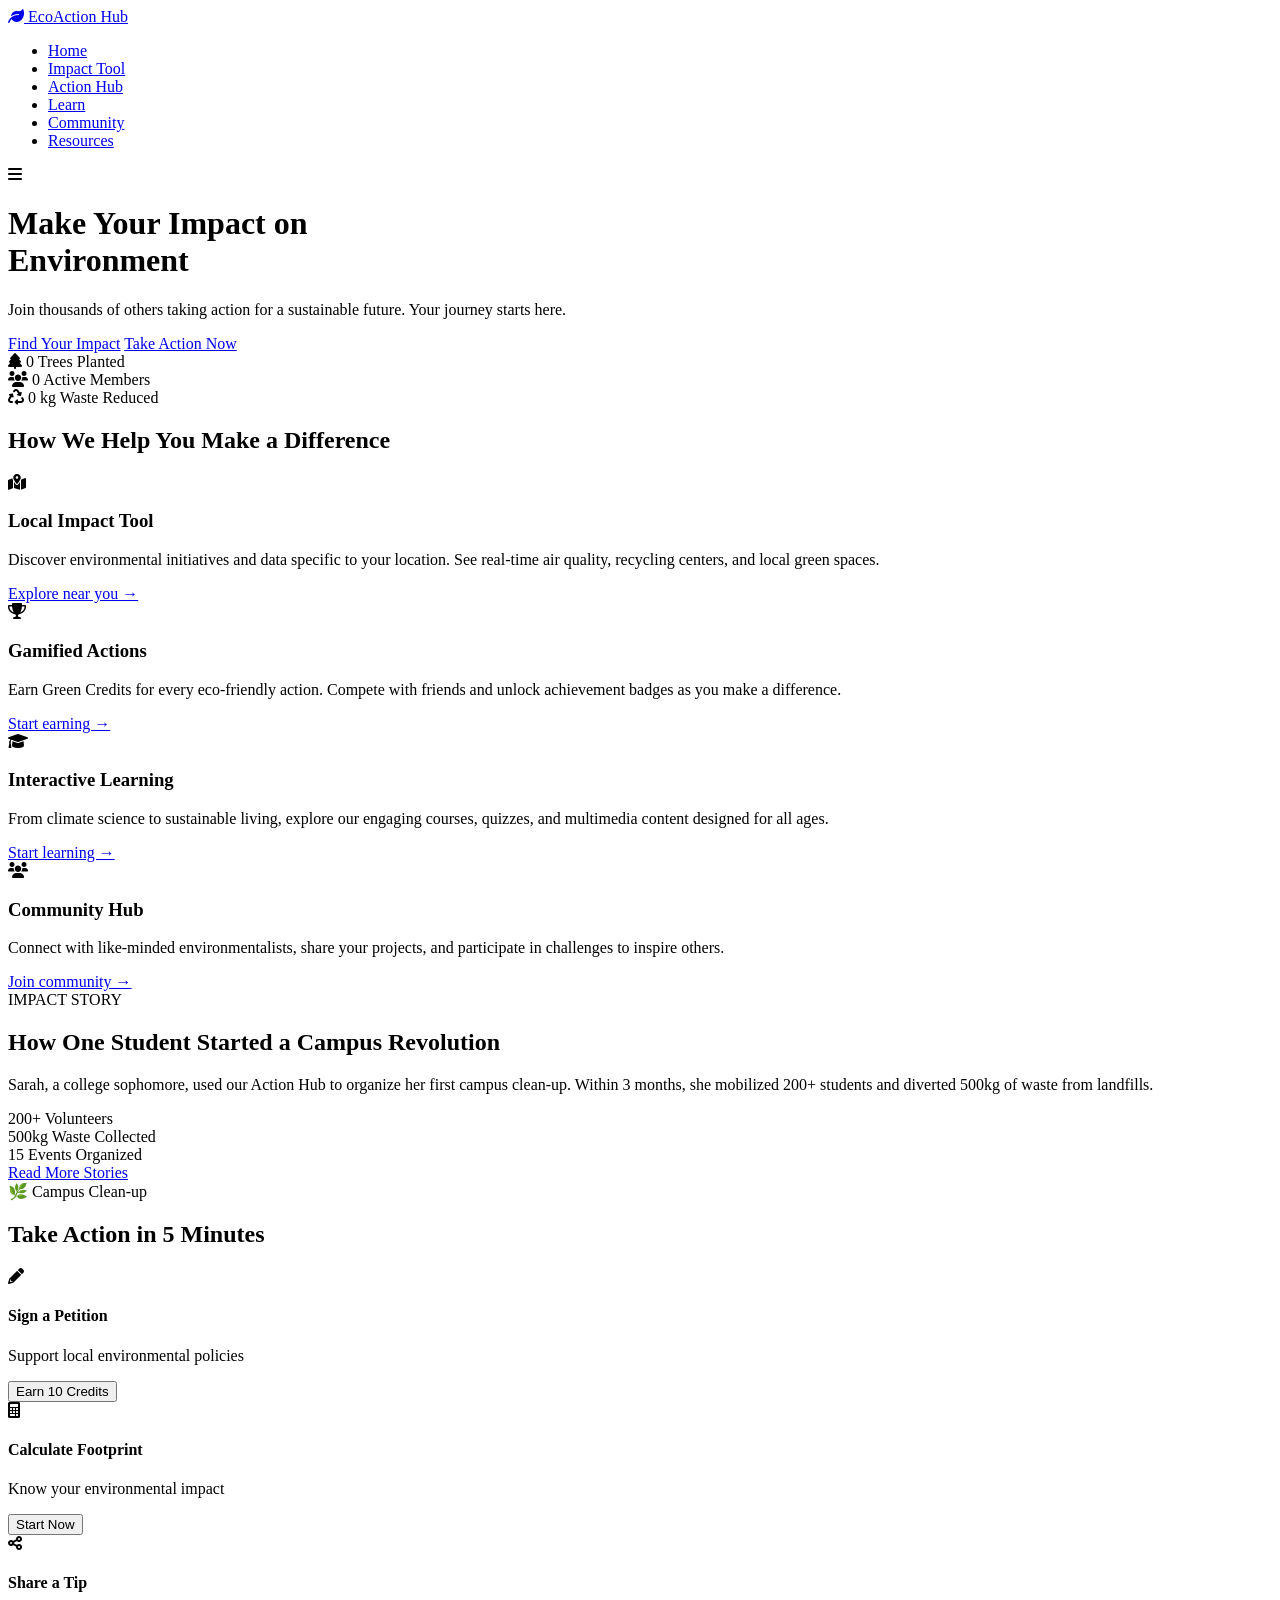
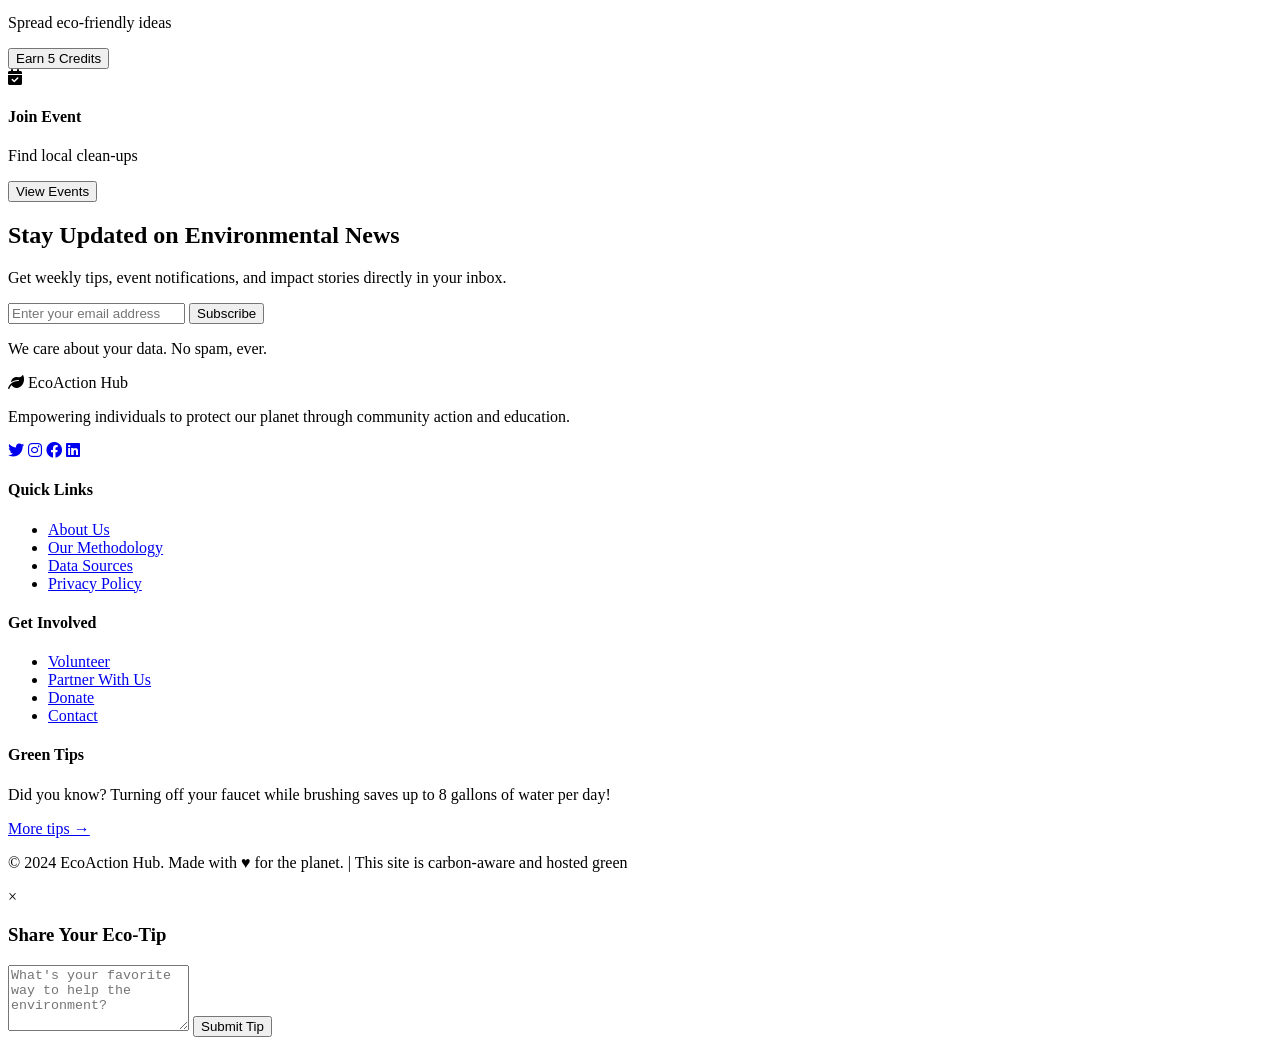
==== index.html @ 6ffa0b42 "Create index.html" ====
<!DOCTYPE html>
<html lang="en">
<head>
    <meta charset="UTF-8">
    <meta name="viewport" content="width=device-width, initial-scale=1.0, maximum-scale=1.0, user-scalable=yes">
    <meta name="theme-color" content="#2ecc71">
    <title>EcoAction Hub - Protect Our Environment</title>
    <link rel="stylesheet" href="style.css">
    <link rel="stylesheet" href="https://cdnjs.cloudflare.com/ajax/libs/font-awesome/6.0.0/css/all.min.css">
</head>
<body>
    <!-- Navigation Bar -->
    <nav class="navbar">
        <div class="nav-container">
            <a href="index.html" class="logo">
               <i class="fas fa-leaf"></i>
               <span>EcoAction Hub</span>
            </a>
            <ul class="nav-menu">
                <li><a href="index.html" class="active">Home</a></li>
                <li><a href="impact-tool.html">Impact Tool</a></li>
                <li><a href="action-hub.html">Action Hub</a></li>
                <li><a href="learning-portal.html">Learn</a></li>
                <li><a href="community.html">Community</a></li>
                <li><a href="resources.html">Resources</a></li>
            </ul>
            <div class="hamburger">
                <i class="fas fa-bars"></i>
            </div>
        </div>
    </nav>

    <!-- Hero Section with 3D Earth -->
    <header class="hero">
        <div class="hero-content">
            <h1>Make Your Impact on <br> Environment</h1>
            <p class="slide-in-up">Join thousands of others taking action for a sustainable future. Your journey starts here.</p>
            <div class="hero-buttons">
                <a href="impact-tool.html" class="btn btn-primary pulse">Find Your Impact</a>
                <a href="action-hub.html" class="btn btn-secondary">Take Action Now</a>
            </div>
        </div>
        
        <!-- 3D Earth Animation -->
        <div class="earth-container">
            <div class="earth-3d">
                <div class="earth-sphere">
                    <div class="earth-map"></div>
                </div>
                <div class="orbit">
                    <div class="satellite"></div>
                </div>
            </div>
        </div>
        
        <!-- Animated Stats -->
        <div class="hero-stats">
            <div class="stat-card">
                <i class="fas fa-tree"></i>
                <span class="stat-number" data-target="10234">0</span>
                <span class="stat-label">Trees Planted</span>
            </div>
            <div class="stat-card">
                <i class="fas fa-users"></i>
                <span class="stat-number" data-target="5678">0</span>
                <span class="stat-label">Active Members</span>
            </div>
            <div class="stat-card">
                <i class="fas fa-recycle"></i>
                <span class="stat-number" data-target="45890">0</span>
                <span class="stat-label">kg Waste Reduced</span>
            </div>
        </div>
    </header>

    <!-- Features Section -->
    <section class="features">
        <h2 class="section-title">How We Help You Make a Difference</h2>
        <div class="features-grid">
            <div class="feature-card">
                <div class="feature-icon">
                    <i class="fas fa-map-marked-alt"></i>
                </div>
                <h3>Local Impact Tool</h3>
                <p>Discover environmental initiatives and data specific to your location. See real-time air quality, recycling centers, and local green spaces.</p>
                <a href="impact-tool.html" class="feature-link">Explore near you →</a>
            </div>
            <div class="feature-card">
                <div class="feature-icon">
                    <i class="fas fa-trophy"></i>
                </div>
                <h3>Gamified Actions</h3>
                <p>Earn Green Credits for every eco-friendly action. Compete with friends and unlock achievement badges as you make a difference.</p>
                <a href="action-hub.html" class="feature-link">Start earning →</a>
            </div>
            <div class="feature-card">
                <div class="feature-icon">
                    <i class="fas fa-graduation-cap"></i>
                </div>
                <h3>Interactive Learning</h3>
                <p>From climate science to sustainable living, explore our engaging courses, quizzes, and multimedia content designed for all ages.</p>
                <a href="learning-portal.html" class="feature-link">Start learning →</a>
            </div>
            <div class="feature-card">
                <div class="feature-icon">
                    <i class="fas fa-users"></i>
                </div>
                <h3>Community Hub</h3>
                <p>Connect with like-minded environmentalists, share your projects, and participate in challenges to inspire others.</p>
                <a href="community.html" class="feature-link">Join community →</a>
            </div>
        </div>
    </section>

    <!-- Impact Story Section -->
    <section class="impact-story">
        <div class="story-container">
            <div class="story-content">
                <span class="story-tag">IMPACT STORY</span>
                <h2>How One Student Started a Campus Revolution</h2>
                <p>Sarah, a college sophomore, used our Action Hub to organize her first campus clean-up. Within 3 months, she mobilized 200+ students and diverted 500kg of waste from landfills.</p>
                <div class="story-metrics">
                    <div>
                        <span class="metric-number">200+</span>
                        <span>Volunteers</span>
                    </div>
                    <div>
                        <span class="metric-number">500kg</span>
                        <span>Waste Collected</span>
                    </div>
                    <div>
                        <span class="metric-number">15</span>
                        <span>Events Organized</span>
                    </div>
                </div>
                <a href="community.html#stories" class="btn btn-outline">Read More Stories</a>
            </div>
            <div class="story-image">
                <div class="image-placeholder">🌿 Campus Clean-up</div>
            </div>
        </div>
    </section>

    <!-- Quick Action Cards -->
    <section class="quick-actions">
        <h2 class="section-title">Take Action in 5 Minutes</h2>
        <div class="actions-grid">
            <div class="action-card small">
                <i class="fas fa-pencil-alt"></i>
                <h4>Sign a Petition</h4>
                <p>Support local environmental policies</p>
                <button class="btn-action" onclick="earnCredits(10)">Earn 10 Credits</button>
            </div>
            <div class="action-card small">
                <i class="fas fa-calculator"></i>
                <h4>Calculate Footprint</h4>
                <p>Know your environmental impact</p>
                <button class="btn-action" onclick="window.location.href='impact-tool.html'">Start Now</button>
            </div>
            <div class="action-card small">
                <i class="fas fa-share-alt"></i>
                <h4>Share a Tip</h4>
                <p>Spread eco-friendly ideas</p>
                <button class="btn-action" onclick="openTipModal()">Earn 5 Credits</button>
            </div>
            <div class="action-card small">
                <i class="fas fa-calendar-check"></i>
                <h4>Join Event</h4>
                <p>Find local clean-ups</p>
                <button class="btn-action" onclick="window.location.href='action-hub.html'">View Events</button>
            </div>
        </div>
    </section>

    <!-- Newsletter Section -->
    <section class="newsletter">
        <div class="newsletter-container">
            <h2>Stay Updated on Environmental News</h2>
            <p>Get weekly tips, event notifications, and impact stories directly in your inbox.</p>
            <form class="newsletter-form" id="newsletterForm">
                <input type="email" placeholder="Enter your email address" required>
                <button type="submit" class="btn btn-primary">Subscribe</button>
            </form>
            <p class="privacy-note">We care about your data. No spam, ever.</p>
        </div>
    </section>

    <!-- Footer -->
    <footer class="footer">
        <div class="footer-container">
            <div class="footer-section">
                <div class="footer-logo">
                    <i class="fas fa-leaf"></i>
                    <span>EcoAction Hub</span>
                </div>
                <p>Empowering individuals to protect our planet through community action and education.</p>
                <div class="social-links">
                    <a href="#"><i class="fab fa-twitter"></i></a>
                    <a href="#"><i class="fab fa-instagram"></i></a>
                    <a href="#"><i class="fab fa-facebook"></i></a>
                    <a href="#"><i class="fab fa-linkedin"></i></a>
                </div>
            </div>
            <div class="footer-section">
                <h4>Quick Links</h4>
                <ul>
                    <li><a href="#">About Us</a></li>
                    <li><a href="#">Our Methodology</a></li>
                    <li><a href="#">Data Sources</a></li>
                    <li><a href="#">Privacy Policy</a></li>
                </ul>
            </div>
            <div class="footer-section">
                <h4>Get Involved</h4>
                <ul>
                    <li><a href="#">Volunteer</a></li>
                    <li><a href="#">Partner With Us</a></li>
                    <li><a href="#">Donate</a></li>
                    <li><a href="#">Contact</a></li>
                </ul>
            </div>
            <div class="footer-section">
                <h4>Green Tips</h4>
                <p>Did you know? Turning off your faucet while brushing saves up to 8 gallons of water per day!</p>
                <a href="#" class="tip-link">More tips →</a>
            </div>
        </div>
        <div class="footer-bottom">
            <p>&copy; 2024 EcoAction Hub. Made with ♥ for the planet. | This site is carbon-aware and hosted green</p>
        </div>
    </footer>

    <!-- Tip Modal -->
    <div id="tipModal" class="modal">
        <div class="modal-content">
            <span class="close">&times;</span>
            <h3>Share Your Eco-Tip</h3>
            <textarea id="tipInput" placeholder="What's your favorite way to help the environment?" rows="4"></textarea>
            <button onclick="submitTip()" class="btn btn-primary">Submit Tip</button>
        </div>
    </div>

    <script src="main.js"></script>
    <script src="animations.js"></script>
</body>
</html>
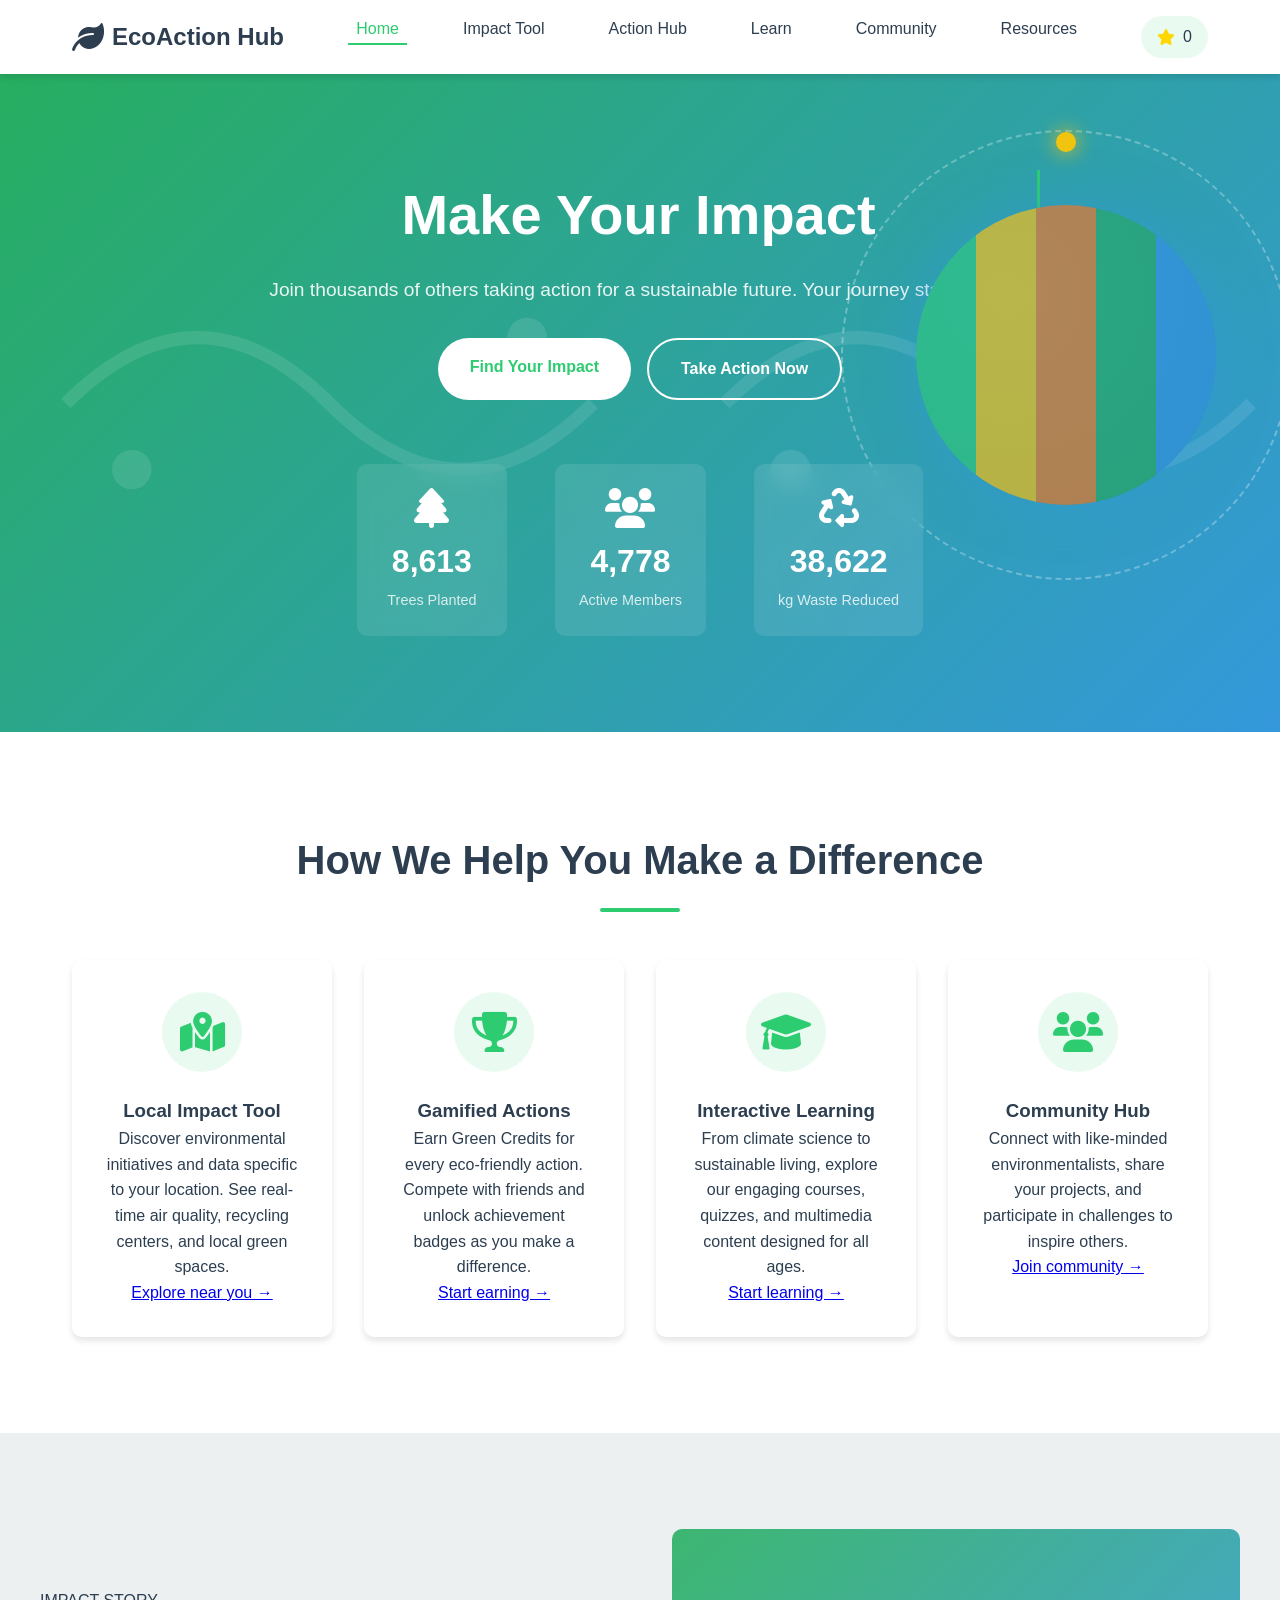
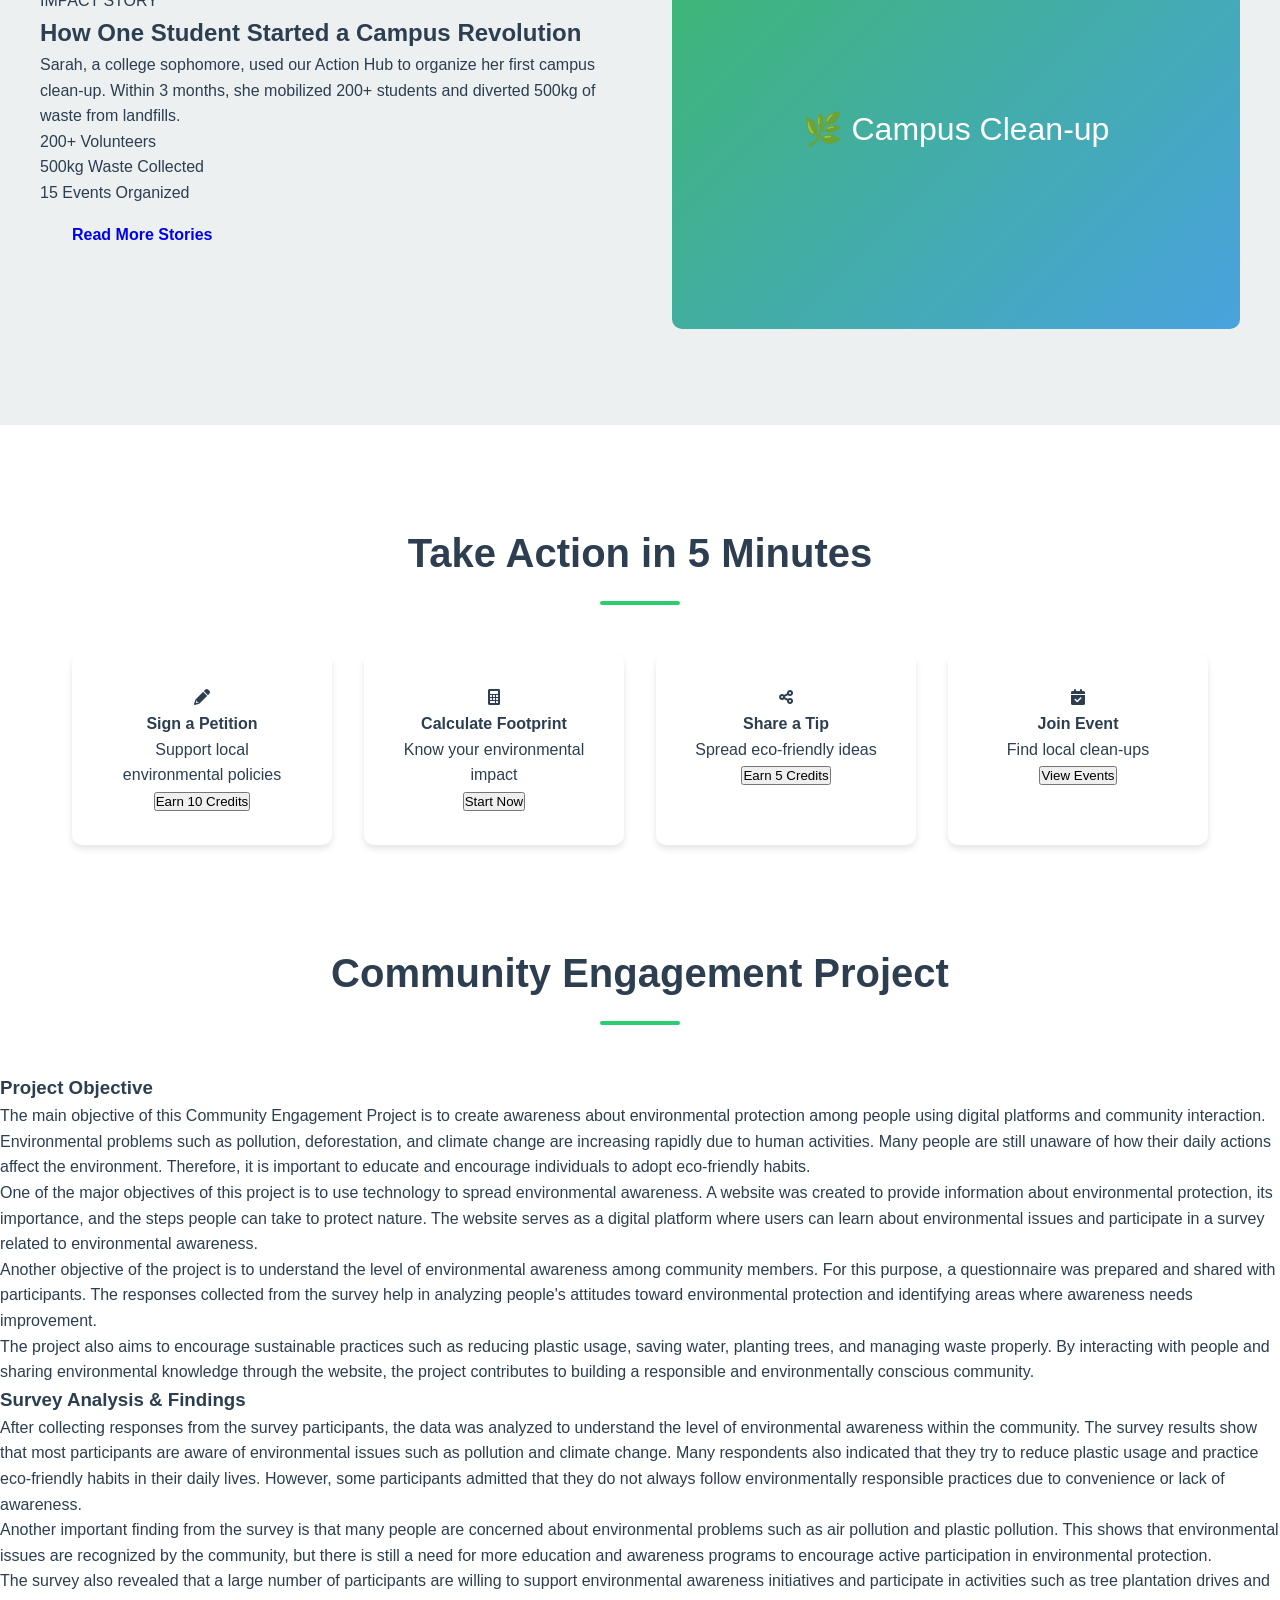
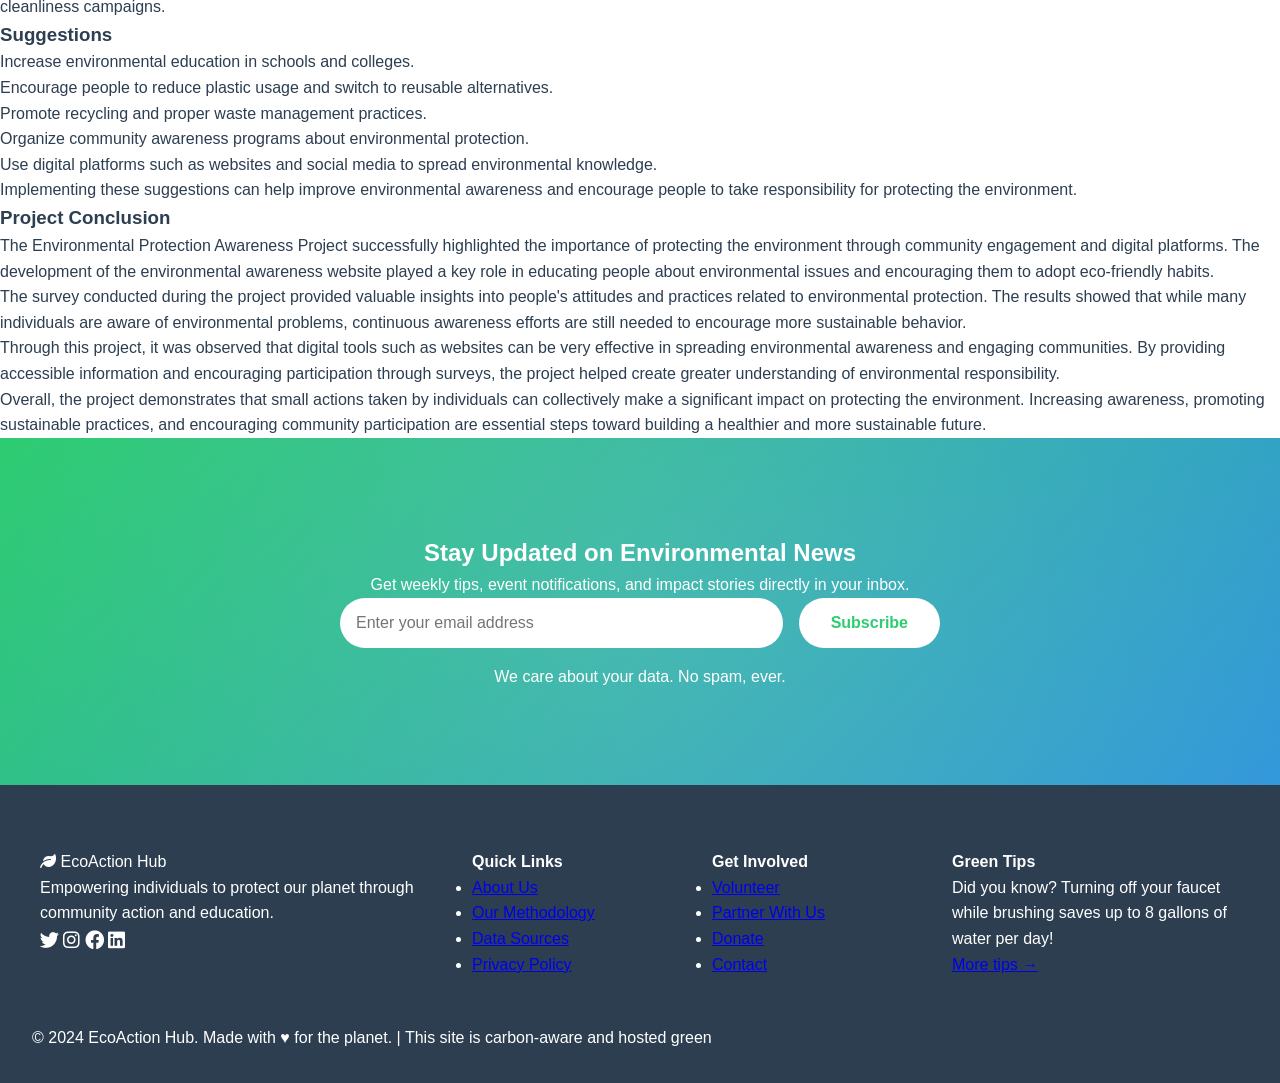
==== commit f153b8c4: "Add Community Engagement Project documentation section Added a new section for the Community Engagem" ====
--- a/index.html
+++ b/index.html
@@ -172,6 +172,90 @@
         </div>
     </section>
 
+    <!-- Project Documentation Section -->
+<section class="project-report">
+    <div class="report-container">
+
+        <h2 class="section-title">Community Engagement Project</h2>
+
+        <!-- Objective -->
+        <div class="report-block">
+            <h3>Project Objective</h3>
+            <p>
+                The main objective of this Community Engagement Project is to create awareness about environmental protection among people using digital platforms and community interaction. Environmental problems such as pollution, deforestation, and climate change are increasing rapidly due to human activities. Many people are still unaware of how their daily actions affect the environment. Therefore, it is important to educate and encourage individuals to adopt eco-friendly habits.
+            </p>
+
+            <p>
+                One of the major objectives of this project is to use technology to spread environmental awareness. A website was created to provide information about environmental protection, its importance, and the steps people can take to protect nature. The website serves as a digital platform where users can learn about environmental issues and participate in a survey related to environmental awareness.
+            </p>
+
+            <p>
+                Another objective of the project is to understand the level of environmental awareness among community members. For this purpose, a questionnaire was prepared and shared with participants. The responses collected from the survey help in analyzing people's attitudes toward environmental protection and identifying areas where awareness needs improvement.
+            </p>
+
+            <p>
+                The project also aims to encourage sustainable practices such as reducing plastic usage, saving water, planting trees, and managing waste properly. By interacting with people and sharing environmental knowledge through the website, the project contributes to building a responsible and environmentally conscious community.
+            </p>
+        </div>
+
+        <!-- Analysis -->
+        <div class="report-block">
+            <h3>Survey Analysis & Findings</h3>
+
+            <p>
+                After collecting responses from the survey participants, the data was analyzed to understand the level of environmental awareness within the community. The survey results show that most participants are aware of environmental issues such as pollution and climate change. Many respondents also indicated that they try to reduce plastic usage and practice eco-friendly habits in their daily lives. However, some participants admitted that they do not always follow environmentally responsible practices due to convenience or lack of awareness.
+            </p>
+
+            <p>
+                Another important finding from the survey is that many people are concerned about environmental problems such as air pollution and plastic pollution. This shows that environmental issues are recognized by the community, but there is still a need for more education and awareness programs to encourage active participation in environmental protection.
+            </p>
+
+            <p>
+                The survey also revealed that a large number of participants are willing to support environmental awareness initiatives and participate in activities such as tree plantation drives and cleanliness campaigns.
+            </p>
+        </div>
+
+        <!-- Suggestions -->
+        <div class="report-block">
+            <h3>Suggestions</h3>
+
+            <ul class="suggestions-list">
+                <li>Increase environmental education in schools and colleges.</li>
+                <li>Encourage people to reduce plastic usage and switch to reusable alternatives.</li>
+                <li>Promote recycling and proper waste management practices.</li>
+                <li>Organize community awareness programs about environmental protection.</li>
+                <li>Use digital platforms such as websites and social media to spread environmental knowledge.</li>
+            </ul>
+
+            <p>
+                Implementing these suggestions can help improve environmental awareness and encourage people to take responsibility for protecting the environment.
+            </p>
+        </div>
+
+        <!-- Conclusion -->
+        <div class="report-block">
+            <h3>Project Conclusion</h3>
+
+            <p>
+                The Environmental Protection Awareness Project successfully highlighted the importance of protecting the environment through community engagement and digital platforms. The development of the environmental awareness website played a key role in educating people about environmental issues and encouraging them to adopt eco-friendly habits.
+            </p>
+
+            <p>
+                The survey conducted during the project provided valuable insights into people's attitudes and practices related to environmental protection. The results showed that while many individuals are aware of environmental problems, continuous awareness efforts are still needed to encourage more sustainable behavior.
+            </p>
+
+            <p>
+                Through this project, it was observed that digital tools such as websites can be very effective in spreading environmental awareness and engaging communities. By providing accessible information and encouraging participation through surveys, the project helped create greater understanding of environmental responsibility.
+            </p>
+
+            <p>
+                Overall, the project demonstrates that small actions taken by individuals can collectively make a significant impact on protecting the environment. Increasing awareness, promoting sustainable practices, and encouraging community participation are essential steps toward building a healthier and more sustainable future.
+            </p>
+        </div>
+
+    </div>
+</section>
+
     <!-- Newsletter Section -->
     <section class="newsletter">
         <div class="newsletter-container">
--- a/style.css
+++ b/style.css
@@ -0,0 +1,1007 @@
+/* ===== ENHANCED STYLE.CSS WITH ALL ANIMATIONS ===== */
+
+/* ===== VARIABLES ===== */
+:root {
+    --primary-color: #2ecc71;
+    --primary-dark: #27ae60;
+    --secondary-color: #3498db;
+    --accent-color: #e74c3c;
+    --dark-color: #2c3e50;
+    --light-color: #ecf0f1;
+    --gray-color: #95a5a6;
+    --white: #ffffff;
+    --black: #333333;
+    --shadow: 0 4px 6px rgba(0, 0, 0, 0.1);
+    --shadow-hover: 0 10px 20px rgba(0, 0, 0, 0.15);
+    --transition: all 0.3s cubic-bezier(0.25, 0.46, 0.45, 0.94);
+}
+
+/* ===== RESET & BASE ===== */
+* {
+    margin: 0;
+    padding: 0;
+    box-sizing: border-box;
+}
+
+html {
+    scroll-behavior: smooth;
+}
+
+body {
+    font-family: 'Segoe UI', Tahoma, Geneva, Verdana, sans-serif;
+    line-height: 1.6;
+    color: var(--dark-color);
+    overflow-x: hidden;
+    position: relative;
+}
+
+/* ===== ANIMATED BACKGROUND ===== */
+.floating-leaves {
+    position: fixed;
+    top: 0;
+    left: 0;
+    width: 100%;
+    height: 100%;
+    pointer-events: none;
+    z-index: 1;
+    overflow: hidden;
+}
+
+.leaf {
+    position: absolute;
+    opacity: 0.2;
+    color: var(--primary-color);
+    font-size: 2rem;
+    animation: float-leaf linear infinite;
+}
+
+@keyframes float-leaf {
+    0% {
+        transform: translateY(-100px) rotate(0deg);
+        opacity: 0;
+    }
+    10% {
+        opacity: 0.3;
+    }
+    90% {
+        opacity: 0.3;
+    }
+    100% {
+        transform: translateY(100vh) rotate(360deg);
+        opacity: 0;
+    }
+}
+
+/* ===== PARTICLES BACKGROUND ===== */
+.particles {
+    position: fixed;
+    top: 0;
+    left: 0;
+    width: 100%;
+    height: 100%;
+    z-index: 0;
+    pointer-events: none;
+}
+
+.particle {
+    position: absolute;
+    background: var(--primary-color);
+    border-radius: 50%;
+    opacity: 0.2;
+    animation: particle-float linear infinite;
+}
+
+@keyframes particle-float {
+    0% {
+        transform: translateY(100vh) scale(0);
+        opacity: 0;
+    }
+    50% {
+        opacity: 0.2;
+    }
+    100% {
+        transform: translateY(-100vh) scale(1);
+        opacity: 0;
+    }
+}
+
+/* ===== NAVIGATION ===== */
+.navbar {
+    background: var(--white);
+    box-shadow: var(--shadow);
+    position: sticky;
+    top: 0;
+    z-index: 1000;
+    padding: 1rem 0;
+}
+
+.nav-container {
+    max-width: 1200px;
+    margin: 0 auto;
+    display: flex;
+    justify-content: space-between;
+    align-items: center;
+    padding: 0 2rem;
+}
+
+.logo {
+    display: flex;
+    align-items: center;
+    gap: 0.5rem;
+    font-size: 1.5rem;
+    font-weight: bold;
+    color: var(--primary-color);
+}
+
+a.logo {
+    text-decoration: none !important;
+    color: inherit !important;
+}
+
+.logo i {
+    font-size: 2rem;
+    animation: rotate 10s linear infinite;
+}
+
+.nav-menu {
+    display: flex;
+    list-style: none;
+    gap: 2rem;
+}
+
+.nav-menu a {
+    text-decoration: none;
+    color: var(--dark-color);
+    font-weight: 500;
+    transition: var(--transition);
+    padding: 0.5rem 1rem;
+    border-radius: 4px;
+    position: relative;
+}
+
+.nav-menu a::after {
+    content: '';
+    position: absolute;
+    bottom: 0;
+    left: 50%;
+    width: 0;
+    height: 2px;
+    background: var(--primary-color);
+    transition: all 0.3s ease;
+    transform: translateX(-50%);
+}
+
+.nav-menu a:hover::after,
+.nav-menu a.active::after {
+    width: 80%;
+}
+
+.nav-menu a:hover,
+.nav-menu a.active {
+    color: var(--primary-color);
+}
+
+.hamburger {
+    display: none;
+    font-size: 1.5rem;
+    cursor: pointer;
+}
+
+/* ===== HERO SECTION ===== */
+.hero {
+    background: linear-gradient(135deg, var(--primary-dark), var(--secondary-color));
+    color: var(--white);
+    padding: 6rem 2rem;
+    text-align: center;
+    position: relative;
+    overflow: hidden;
+    min-height: 600px;
+}
+
+.hero::before {
+    content: '';
+    position: absolute;
+    top: 0;
+    left: 0;
+    right: 0;
+    bottom: 0;
+    background: url('data:image/svg+xml,<svg xmlns="http://www.w3.org/2000/svg" viewBox="0 0 100 100" opacity="0.1"><path d="M10 50 Q 30 30, 50 50 T 90 50" stroke="white" fill="none" stroke-width="2"/><circle cx="20" cy="60" r="3" fill="white"/><circle cx="80" cy="40" r="3" fill="white"/></svg>') repeat;
+    animation: float 20s linear infinite;
+}
+
+@keyframes float {
+    from { transform: translateY(0); }
+    to { transform: translateY(-100px); }
+}
+
+.hero-content {
+    position: relative;
+    z-index: 2;
+    max-width: 800px;
+    margin: 0 auto;
+}
+
+.hero h1 {
+    font-size: 3.5rem;
+    margin-bottom: 1rem;
+    animation: glow 3s ease-in-out infinite;
+}
+
+@keyframes glow {
+    0%, 100% {
+        text-shadow: 0 0 10px rgba(255,255,255,0.5);
+    }
+    50% {
+        text-shadow: 0 0 20px rgba(255,255,255,0.8), 0 0 30px rgba(255,255,255,0.5);
+    }
+}
+
+.highlight {
+    background: rgba(255, 255, 255, 0.2);
+    padding: 0.2rem 0.5rem;
+    border-radius: 4px;
+    animation: pulse 2s infinite;
+}
+
+@keyframes pulse {
+    0% {
+        transform: scale(1);
+    }
+    50% {
+        transform: scale(1.05);
+    }
+    100% {
+        transform: scale(1);
+    }
+}
+
+.hero p {
+    font-size: 1.2rem;
+    margin-bottom: 2rem;
+    opacity: 0.9;
+    animation: slideInUp 1s ease;
+}
+
+.hero-buttons {
+    display: flex;
+    gap: 1rem;
+    justify-content: center;
+    animation: slideInUp 1s ease 0.3s both;
+}
+
+/* ===== 3D EARTH ANIMATION ===== */
+.earth-container {
+    position: absolute;
+    right: 5%;
+    top: 20%;
+    width: 300px;
+    height: 300px;
+    perspective: 1200px;
+    z-index: 2;
+}
+
+.earth-3d {
+    width: 100%;
+    height: 100%;
+    position: relative;
+    animation: rotate-earth 30s linear infinite;
+    transform-style: preserve-3d;
+}
+
+.earth-sphere {
+    width: 100%;
+    height: 100%;
+    position: absolute;
+    border-radius: 50%;
+    background: radial-gradient(circle at 30% 30%, #3498db, #2980b9);
+    box-shadow: 0 0 50px rgba(52, 152, 219, 0.5);
+    overflow: hidden;
+}
+
+.earth-map {
+    width: 200%;
+    height: 100%;
+    background: linear-gradient(90deg, 
+        #2ecc71 0%, #2ecc71 10%,
+        #f1c40f 10%, #f1c40f 20%,
+        #e67e22 20%, #e67e22 30%,
+        #27ae60 30%, #27ae60 40%,
+        #3498db 40%, #3498db 50%,
+        #2ecc71 50%, #2ecc71 60%,
+        #f1c40f 60%, #f1c40f 70%,
+        #e67e22 70%, #e67e22 80%,
+        #27ae60 80%, #27ae60 90%,
+        #3498db 90%, #3498db 100%
+    );
+    opacity: 0.7;
+    animation: slide-map 20s linear infinite;
+}
+
+.orbit {
+    position: absolute;
+    width: 150%;
+    height: 150%;
+    top: -25%;
+    left: -25%;
+    border: 2px dashed rgba(255, 255, 255, 0.3);
+    border-radius: 50%;
+    animation: rotate-orbit 10s linear infinite;
+}
+
+.satellite {
+    position: absolute;
+    top: 0;
+    left: 50%;
+    width: 20px;
+    height: 20px;
+    background: #f1c40f;
+    border-radius: 50%;
+    box-shadow: 0 0 20px #f1c40f;
+    transform: translateX(-50%);
+}
+
+@keyframes rotate-earth {
+    from { transform: rotateY(0deg); }
+    to { transform: rotateY(360deg); }
+}
+
+@keyframes slide-map {
+    from { transform: translateX(0); }
+    to { transform: translateX(-50%); }
+}
+
+@keyframes rotate-orbit {
+    from { transform: rotateZ(0deg); }
+    to { transform: rotateZ(360deg); }
+}
+
+/* ===== HERO STATS ===== */
+.hero-stats {
+    display: flex;
+    justify-content: center;
+    gap: 3rem;
+    margin-top: 4rem;
+    position: relative;
+    z-index: 2;
+}
+
+.stat-card {
+    background: rgba(255, 255, 255, 0.1);
+    backdrop-filter: blur(10px);
+    padding: 1.5rem;
+    border-radius: 10px;
+    min-width: 150px;
+    animation: float 6s ease-in-out infinite;
+}
+
+.stat-card:nth-child(1) { animation-delay: 0s; }
+.stat-card:nth-child(2) { animation-delay: 0.2s; }
+.stat-card:nth-child(3) { animation-delay: 0.4s; }
+
+@keyframes float {
+    0%, 100% { transform: translateY(0); }
+    50% { transform: translateY(-10px); }
+}
+
+.stat-card i {
+    font-size: 2.5rem;
+    margin-bottom: 0.5rem;
+    animation: bounce 2s infinite;
+}
+
+@keyframes bounce {
+    0%, 20%, 50%, 80%, 100% { transform: translateY(0); }
+    40% { transform: translateY(-20px); }
+    60% { transform: translateY(-10px); }
+}
+
+.stat-number {
+    display: block;
+    font-size: 2rem;
+    font-weight: bold;
+}
+
+.stat-label {
+    font-size: 0.9rem;
+    opacity: 0.8;
+}
+
+/* ===== ANIMATION CLASSES ===== */
+@keyframes slideInUp {
+    from {
+        transform: translateY(50px);
+        opacity: 0;
+    }
+    to {
+        transform: translateY(0);
+        opacity: 1;
+    }
+}
+
+@keyframes slideInLeft {
+    from {
+        transform: translateX(-50px);
+        opacity: 0;
+    }
+    to {
+        transform: translateX(0);
+        opacity: 1;
+    }
+}
+
+@keyframes slideInRight {
+    from {
+        transform: translateX(50px);
+        opacity: 0;
+    }
+    to {
+        transform: translateX(0);
+        opacity: 1;
+    }
+}
+
+@keyframes zoomIn {
+    from {
+        transform: scale(0);
+        opacity: 0;
+    }
+    to {
+        transform: scale(1);
+        opacity: 1;
+    }
+}
+
+@keyframes rotate {
+    from { transform: rotate(0deg); }
+    to { transform: rotate(360deg); }
+}
+
+@keyframes heartbeat {
+    0% { transform: scale(1); }
+    14% { transform: scale(1.3); }
+    28% { transform: scale(1); }
+    42% { transform: scale(1.3); }
+    70% { transform: scale(1); }
+}
+
+.slide-in-up { animation: slideInUp 0.5s ease; }
+.slide-in-left { animation: slideInLeft 0.5s ease; }
+.slide-in-right { animation: slideInRight 0.5s ease; }
+.zoom-in { animation: zoomIn 0.5s ease; }
+.heartbeat { animation: heartbeat 1.5s ease-in-out infinite; }
+
+/* ===== FEATURES SECTION ===== */
+.features {
+    padding: 6rem 2rem;
+    max-width: 1200px;
+    margin: 0 auto;
+    position: relative;
+    z-index: 2;
+}
+
+.section-title {
+    text-align: center;
+    font-size: 2.5rem;
+    margin-bottom: 3rem;
+    color: var(--dark-color);
+    position: relative;
+}
+
+.section-title::after {
+    content: '';
+    display: block;
+    width: 80px;
+    height: 4px;
+    background: var(--primary-color);
+    margin: 1rem auto;
+    border-radius: 2px;
+    animation: pulse 2s infinite;
+}
+
+.features-grid {
+    display: grid;
+    grid-template-columns: repeat(auto-fit, minmax(250px, 1fr));
+    gap: 2rem;
+}
+
+.feature-card {
+    background: var(--white);
+    padding: 2rem;
+    border-radius: 10px;
+    box-shadow: var(--shadow);
+    transition: all 0.4s cubic-bezier(0.175, 0.885, 0.32, 1.275);
+    text-align: center;
+    position: relative;
+    overflow: hidden;
+}
+
+.feature-card::before {
+    content: '';
+    position: absolute;
+    top: 0;
+    left: -100%;
+    width: 100%;
+    height: 100%;
+    background: linear-gradient(90deg, transparent, rgba(255, 255, 255, 0.2), transparent);
+    transition: left 0.5s;
+}
+
+.feature-card:hover::before {
+    left: 100%;
+}
+
+.feature-card:hover {
+    transform: translateY(-10px) scale(1.02);
+    box-shadow: var(--shadow-hover);
+}
+
+.feature-icon {
+    width: 80px;
+    height: 80px;
+    background: rgba(46, 204, 113, 0.1);
+    border-radius: 50%;
+    display: flex;
+    align-items: center;
+    justify-content: center;
+    margin: 0 auto 1.5rem;
+}
+
+.feature-icon i {
+    font-size: 2.5rem;
+    color: var(--primary-color);
+    animation: float 6s ease-in-out infinite;
+}
+
+/* ===== REVEAL ON SCROLL ===== */
+.reveal {
+    position: relative;
+    opacity: 0;
+    transition: all 1s ease;
+}
+
+.reveal.active {
+    opacity: 1;
+}
+
+.reveal.fade-bottom {
+    transform: translateY(50px);
+}
+
+.reveal.fade-bottom.active {
+    transform: translateY(0);
+}
+
+.reveal.fade-left {
+    transform: translateX(-50px);
+}
+
+.reveal.fade-left.active {
+    transform: translateX(0);
+}
+
+.reveal.fade-right {
+    transform: translateX(50px);
+}
+
+.reveal.fade-right.active {
+    transform: translateX(0);
+}
+
+/* ===== BUTTONS ===== */
+.btn {
+    display: inline-block;
+    padding: 1rem 2rem;
+    border-radius: 50px;
+    text-decoration: none;
+    font-weight: 600;
+    transition: var(--transition);
+    cursor: pointer;
+    border: none;
+    font-size: 1rem;
+    position: relative;
+    overflow: hidden;
+}
+
+.btn::after {
+    content: '';
+    position: absolute;
+    top: 50%;
+    left: 50%;
+    width: 0;
+    height: 0;
+    border-radius: 50%;
+    background: rgba(255, 255, 255, 0.3);
+    transform: translate(-50%, -50%);
+    transition: width 0.3s, height 0.3s;
+}
+
+.btn:active::after {
+    width: 200px;
+    height: 200px;
+}
+
+.btn-primary {
+    background: var(--white);
+    color: var(--primary-color);
+    animation: pulse 2s infinite;
+}
+
+.btn-primary:hover {
+    transform: translateY(-2px);
+    box-shadow: 0 6px 12px rgba(0, 0, 0, 0.2);
+}
+
+.btn-secondary {
+    background: transparent;
+    color: var(--white);
+    border: 2px solid var(--white);
+}
+
+.btn-secondary:hover {
+    background: var(--white);
+    color: var(--primary-color);
+    transform: translateY(-2px);
+}
+
+/* ===== IMPACT STORY ===== */
+.impact-story {
+    background: var(--light-color);
+    padding: 6rem 2rem;
+    position: relative;
+    z-index: 2;
+}
+
+.story-container {
+    max-width: 1200px;
+    margin: 0 auto;
+    display: grid;
+    grid-template-columns: 1fr 1fr;
+    gap: 4rem;
+    align-items: center;
+}
+
+.story-content {
+    animation: slideInLeft 1s ease;
+}
+
+.story-image {
+    background: linear-gradient(135deg, var(--primary-dark), var(--secondary-color));
+    border-radius: 10px;
+    height: 400px;
+    display: flex;
+    align-items: center;
+    justify-content: center;
+    color: var(--white);
+    font-size: 2rem;
+    position: relative;
+    overflow: hidden;
+    animation: slideInRight 1s ease;
+}
+
+.story-image::before {
+    content: '';
+    position: absolute;
+    width: 200%;
+    height: 200%;
+    background: rgba(255, 255, 255, 0.1);
+    transform: rotate(45deg);
+    animation: shine 3s infinite;
+}
+
+@keyframes shine {
+    from { left: -100%; }
+    to { left: 100%; }
+}
+
+/* ===== PROGRESS BAR ===== */
+.progress-bar {
+    width: 100%;
+    height: 10px;
+    background: var(--light-color);
+    border-radius: 5px;
+    overflow: hidden;
+    position: relative;
+}
+
+.progress-fill {
+    height: 100%;
+    background: linear-gradient(90deg, var(--primary-color), var(--secondary-color));
+    border-radius: 5px;
+    transition: width 1.5s cubic-bezier(0.1, 0.7, 0.3, 1);
+    position: relative;
+    overflow: hidden;
+}
+
+.progress-fill::after {
+    content: '';
+    position: absolute;
+    top: 0;
+    left: 0;
+    right: 0;
+    bottom: 0;
+    background: linear-gradient(90deg, transparent, rgba(255, 255, 255, 0.3), transparent);
+    animation: progress-shine 2s infinite;
+}
+
+@keyframes progress-shine {
+    0% { transform: translateX(-100%); }
+    100% { transform: translateX(100%); }
+}
+
+/* ===== TYPING EFFECT ===== */
+.typing-effect {
+    overflow: hidden;
+    border-right: 3px solid var(--primary-color);
+    white-space: nowrap;
+    margin: 0 auto;
+    animation: typing 3.5s steps(40, end), blink-caret 0.75s step-end infinite;
+}
+
+@keyframes typing {
+    from { width: 0; }
+    to { width: 100%; }
+}
+
+@keyframes blink-caret {
+    from, to { border-color: transparent; }
+    50% { border-color: var(--primary-color); }
+}
+
+
+.quick-actions {
+    padding: 6rem 2rem;
+    max-width: 1200px;
+    margin: auto;
+    position: relative;
+    z-index: 2;
+}
+
+.actions-grid {
+    display: grid;
+    grid-template-columns: repeat(auto-fit, minmax(250px, 1fr));
+    gap: 2rem;
+}
+
+.action-card {
+    background: var(--white);
+    padding: 2rem;
+    border-radius: 10px;
+    box-shadow: var(--shadow);
+    text-align: center;
+    transition: var(--transition);
+}
+
+.action-card:hover {
+    transform: translateY(-8px);
+    box-shadow: var(--shadow-hover);
+}
+
+/* ===== NEWSLETTER ===== */
+.newsletter {
+    background: linear-gradient(135deg, var(--primary-color), var(--secondary-color));
+    color: var(--white);
+    padding: 6rem 2rem;
+    text-align: center;
+    position: relative;
+    overflow: hidden;
+    z-index: 2;
+}
+
+.newsletter::before {
+    content: '';
+    position: absolute;
+    top: -50%;
+    left: -50%;
+    width: 200%;
+    height: 200%;
+    background: radial-gradient(circle, rgba(255,255,255,0.1) 0%, transparent 50%);
+    animation: rotate 20s linear infinite;
+}
+
+.newsletter-container {
+    max-width: 600px;
+    margin: 0 auto;
+    position: relative;
+    z-index: 2;
+}
+
+.newsletter-form {
+    display: flex;
+    gap: 1rem;
+    margin-bottom: 1rem;
+}
+
+.newsletter-form input {
+    flex: 1;
+    padding: 1rem;
+    border: none;
+    border-radius: 50px;
+    font-size: 1rem;
+    transition: var(--transition);
+}
+
+.newsletter-form input:focus {
+    transform: scale(1.02);
+    box-shadow: 0 0 20px rgba(255,255,255,0.3);
+}
+
+/* ===== FOOTER ===== */
+.footer {
+    background: var(--dark-color);
+    color: var(--white);
+    padding: 4rem 2rem 2rem;
+    position: relative;
+    z-index: 2;
+}
+
+.footer-container {
+    max-width: 1200px;
+    margin: 0 auto;
+    display: grid;
+    grid-template-columns: 2fr 1fr 1fr 1.5fr;
+    gap: 3rem;
+    margin-bottom: 3rem;
+}
+
+.footer-logo i {
+    animation: rotate 10s linear infinite;
+}
+
+.social-links a {
+    color: var(--white);
+    font-size: 1.2rem;
+    transition: var(--transition);
+    display: inline-block;
+}
+
+.social-links a:hover {
+    color: var(--primary-color);
+    transform: translateY(-3px) rotate(360deg);
+}
+
+/* ===== MODAL ===== */
+.modal {
+    display: none;
+    position: fixed;
+    z-index: 2000;
+    left: 0;
+    top: 0;
+    width: 100%;
+    height: 100%;
+    background: rgba(0, 0, 0, 0.5);
+    backdrop-filter: blur(5px);
+}
+
+.modal-content {
+    background: var(--white);
+    margin: 15% auto;
+    padding: 2rem;
+    border-radius: 10px;
+    max-width: 500px;
+    position: relative;
+    animation: modalSlideIn 0.3s ease;
+}
+
+@keyframes modalSlideIn {
+    from {
+        transform: translateY(-50px);
+        opacity: 0;
+    }
+    to {
+        transform: translateY(0);
+        opacity: 1;
+    }
+}
+
+/* ===== NOTIFICATION ===== */
+.notification {
+    position: fixed;
+    top: 20px;
+    right: 20px;
+    padding: 1rem 2rem;
+    border-radius: 5px;
+    color: white;
+    box-shadow: 0 4px 6px rgba(0,0,0,0.1);
+    z-index: 3000;
+    display: flex;
+    align-items: center;
+    gap: 1rem;
+    animation: slideInRight 0.3s ease;
+}
+
+.notification-success { background: var(--primary-color); }
+.notification-error { background: var(--accent-color); }
+.notification-info { background: var(--secondary-color); }
+
+/* ===== RESPONSIVE DESIGN ===== */
+@media (max-width: 768px) {
+    .nav-menu {
+        display: none;
+        position: absolute;
+        top: 100%;
+        left: 0;
+        right: 0;
+        background: var(--white);
+        flex-direction: column;
+        padding: 2rem;
+        box-shadow: var(--shadow);
+        animation: slideDown 0.3s ease;
+    }
+
+    @keyframes slideDown {
+        from {
+            transform: translateY(-100%);
+            opacity: 0;
+        }
+        to {
+            transform: translateY(0);
+            opacity: 1;
+        }
+    }
+
+    .nav-menu.active {
+        display: flex;
+    }
+
+    .hamburger {
+        display: block;
+    }
+
+    .hero h1 {
+        font-size: 2.5rem;
+    }
+
+    .hero-stats {
+        flex-direction: column;
+        gap: 1rem;
+        max-width: 300px;
+        margin-left: auto;
+        margin-right: auto;
+    }
+
+    .earth-container {
+        display: none;
+    }
+
+    .story-container {
+        grid-template-columns: 1fr;
+    }
+
+    .footer-container {
+        grid-template-columns: 1fr;
+    }
+
+    .newsletter-form {
+        flex-direction: column;
+    }
+
+    /* Disable heavy animations on mobile */
+    .floating-leaves,
+    .particles {
+        display: none;
+    }
+
+    .feature-card:hover {
+        transform: translateY(-5px);
+    }
+}
+
+@media (max-width: 480px) {
+    .hero-buttons {
+        flex-direction: column;
+    }
+
+    .section-title {
+        font-size: 2rem;
+    }
+}
+
+/* ===== REDUCED MOTION ===== */
+@media (prefers-reduced-motion: reduce) {
+    * {
+        animation-duration: 0.01ms !important;
+        animation-iteration-count: 1 !important;
+        transition-duration: 0.01ms !important;
+        scroll-behavior: auto !important;
+    }
+}
